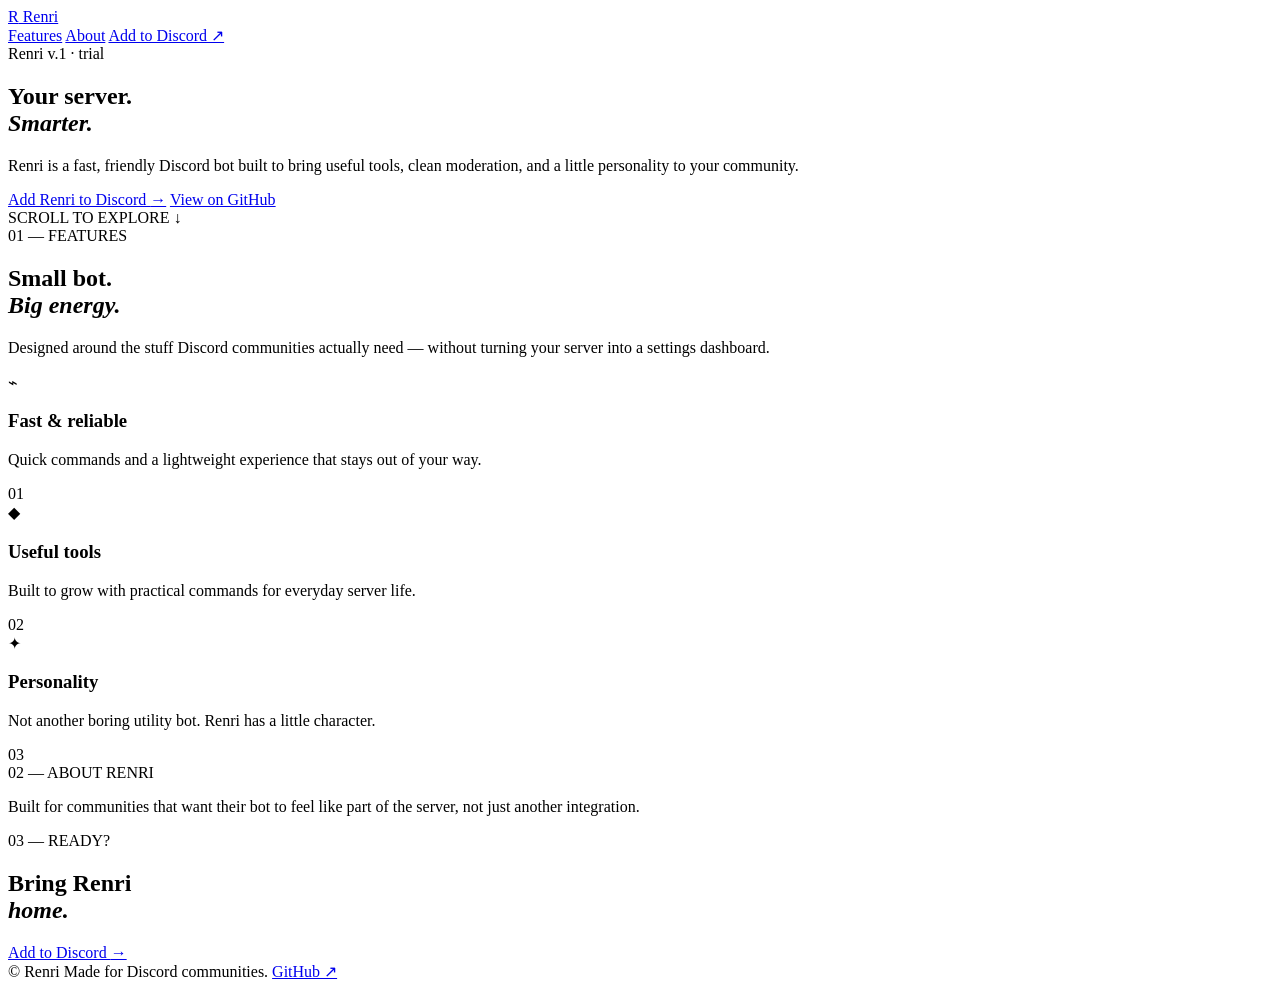
==== index.html @ 96543cb6 "Create Renri landing page" ====
<!doctype html>
<html lang="en">
<head>
  <meta charset="utf-8">
  <meta name="viewport" content="width=device-width, initial-scale=1">
  <meta name="theme-color" content="#0a0a0f">
  <meta name="description" content="Renri — a Discord bot built to make your server better.">
  <title>Renri — Discord Bot</title>
  <link rel="stylesheet" href="style.css">
</head>
<body>
  <div class="glow glow-one"></div>
  <div class="glow glow-two"></div>

  <nav class="nav">
    <a class="brand" href="#top" aria-label="Renri home"><span class="brand-mark">R</span> Renri</a>
    <div class="nav-links">
      <a href="#features">Features</a>
      <a href="#about">About</a>
      <a class="nav-cta" href="https://discord.com/" target="_blank" rel="noreferrer">Add to Discord ↗</a>
    </div>
  </nav>

  <main id="top">
    <section class="hero">
      <div class="badge"><span></span> Renri v.1 · trial</div>
      <h1>Your server.<br><em>Smarter.</em></h1>
      <p class="hero-copy">Renri is a fast, friendly Discord bot built to bring useful tools, clean moderation, and a little personality to your community.</p>
      <div class="hero-actions">
        <a class="button primary" href="https://discord.com/" target="_blank" rel="noreferrer">Add Renri to Discord <span>→</span></a>
        <a class="button secondary" href="https://github.com/flame-land/renri" target="_blank" rel="noreferrer">View on GitHub</a>
      </div>
      <div class="scroll-note">SCROLL TO EXPLORE <span>↓</span></div>
    </section>

    <section class="section" id="features">
      <div class="section-kicker">01 — FEATURES</div>
      <div class="section-heading">
        <h2>Small bot.<br><em>Big energy.</em></h2>
        <p>Designed around the stuff Discord communities actually need — without turning your server into a settings dashboard.</p>
      </div>
      <div class="feature-grid">
        <article class="card featured-card">
          <div class="icon">⌁</div>
          <h3>Fast & reliable</h3>
          <p>Quick commands and a lightweight experience that stays out of your way.</p>
          <span class="card-number">01</span>
        </article>
        <article class="card">
          <div class="icon">◆</div>
          <h3>Useful tools</h3>
          <p>Built to grow with practical commands for everyday server life.</p>
          <span class="card-number">02</span>
        </article>
        <article class="card">
          <div class="icon">✦</div>
          <h3>Personality</h3>
          <p>Not another boring utility bot. Renri has a little character.</p>
          <span class="card-number">03</span>
        </article>
      </div>
    </section>

    <section class="statement" id="about">
      <div class="section-kicker">02 — ABOUT RENRI</div>
      <p>Built for communities that want their bot to feel like <span>part of the server</span>, not just another integration.</p>
    </section>

    <section class="cta-section">
      <div class="cta-box">
        <div>
          <div class="section-kicker">03 — READY?</div>
          <h2>Bring Renri<br><em>home.</em></h2>
        </div>
        <a class="button primary large" href="https://discord.com/" target="_blank" rel="noreferrer">Add to Discord <span>→</span></a>
      </div>
    </section>
  </main>

  <footer>
    <span>© <span id="year"></span> Renri</span>
    <span>Made for Discord communities.</span>
    <a href="https://github.com/flame-land/renri" target="_blank" rel="noreferrer">GitHub ↗</a>
  </footer>

  <script src="script.js"></script>
</body>
</html>
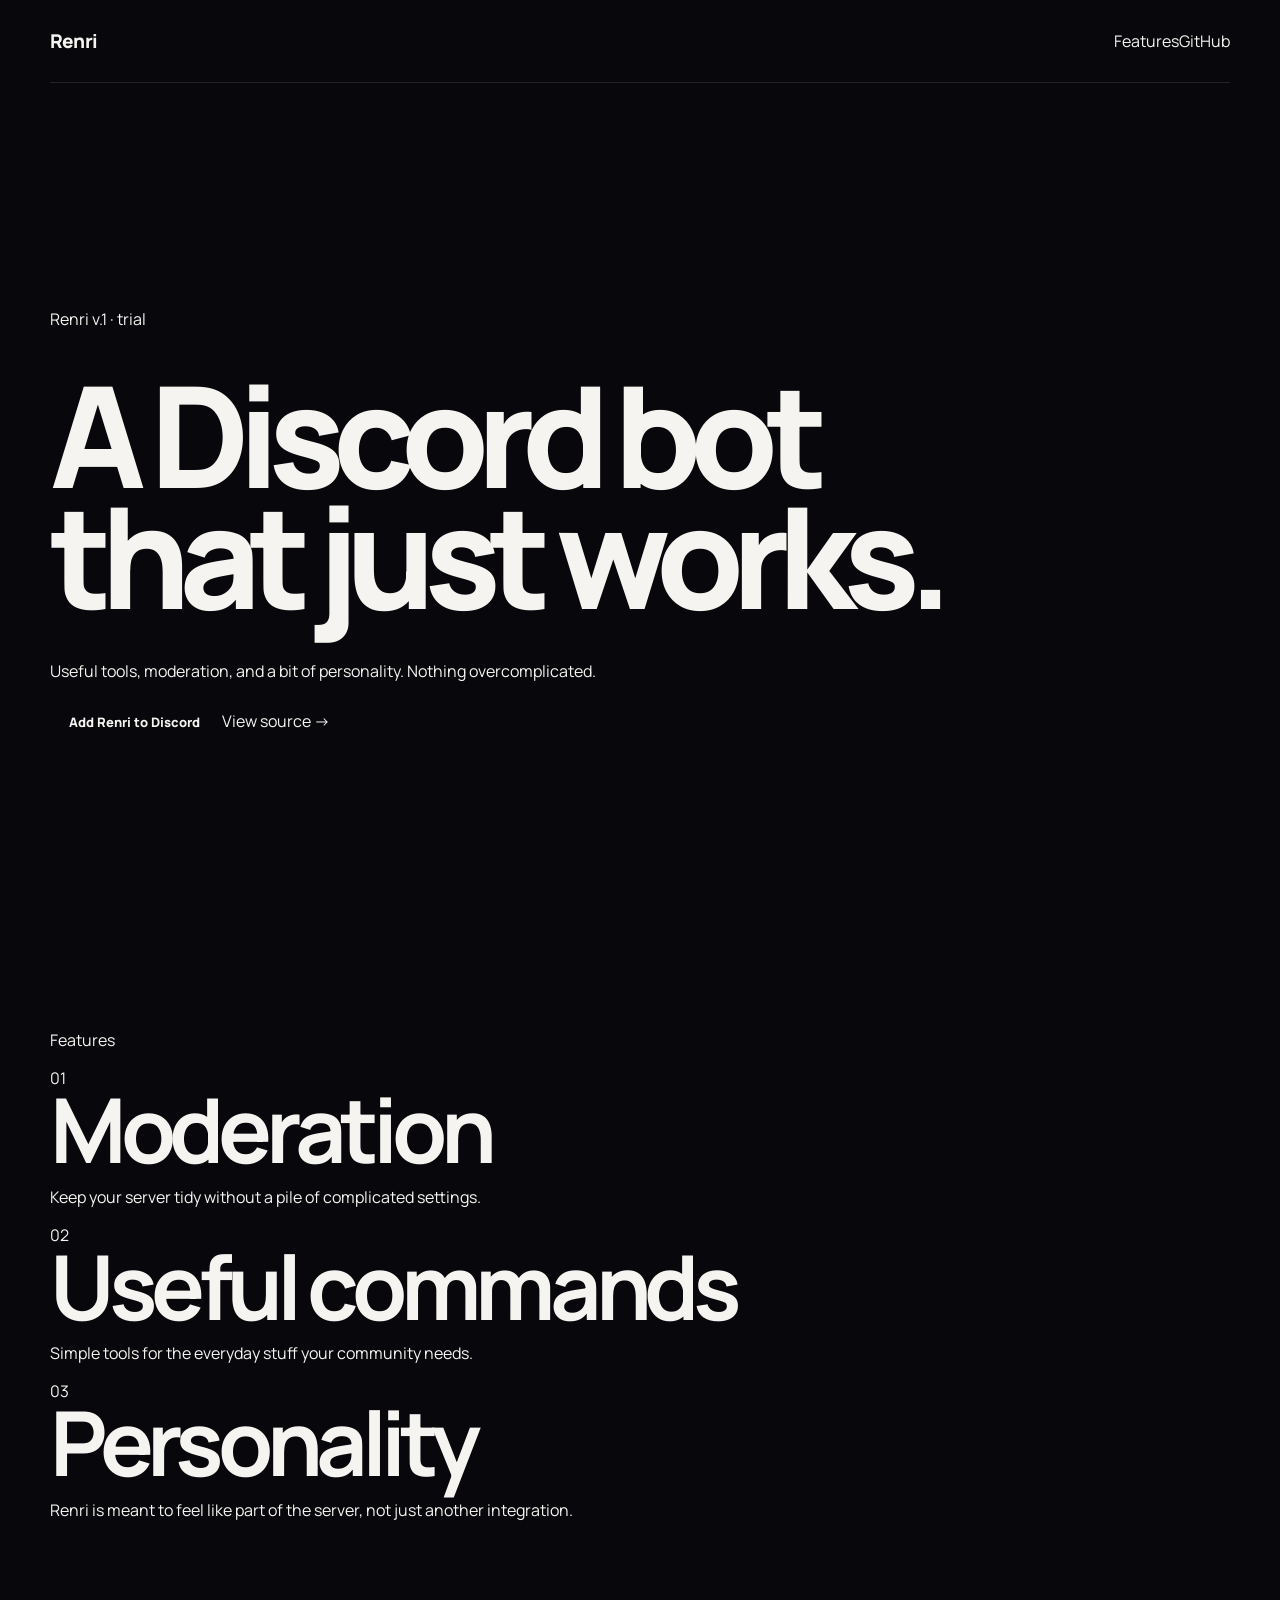
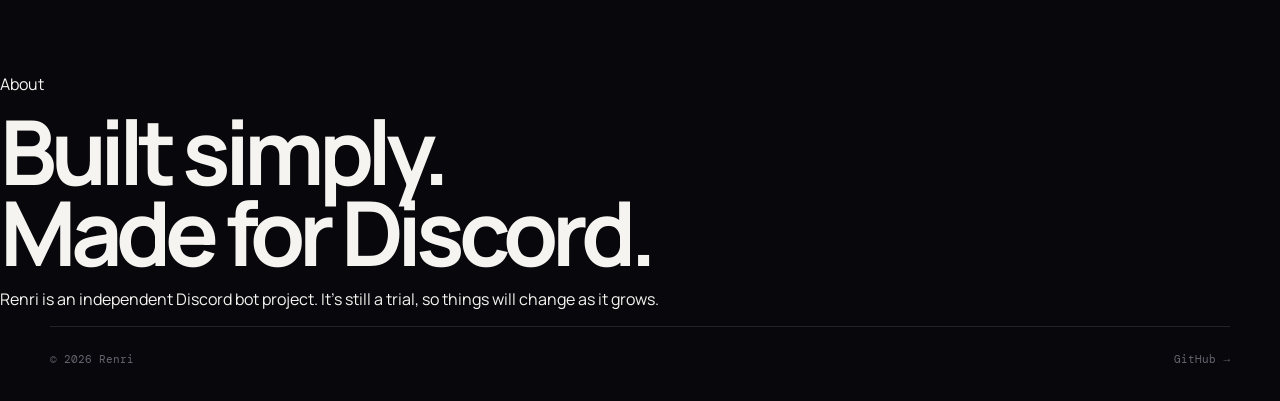
==== commit a0c7cbd8: "Redesign Renri page with a minimal human style" ====
--- a/index.html
+++ b/index.html
@@ -3,86 +3,44 @@
 <head>
   <meta charset="utf-8">
   <meta name="viewport" content="width=device-width, initial-scale=1">
-  <meta name="theme-color" content="#0a0a0f">
-  <meta name="description" content="Renri — a Discord bot built to make your server better.">
+  <meta name="description" content="Renri — a Discord bot for your server.">
   <title>Renri — Discord Bot</title>
   <link rel="stylesheet" href="style.css">
 </head>
 <body>
-  <div class="glow glow-one"></div>
-  <div class="glow glow-two"></div>
-
-  <nav class="nav">
-    <a class="brand" href="#top" aria-label="Renri home"><span class="brand-mark">R</span> Renri</a>
-    <div class="nav-links">
-      <a href="#features">Features</a>
-      <a href="#about">About</a>
-      <a class="nav-cta" href="https://discord.com/" target="_blank" rel="noreferrer">Add to Discord ↗</a>
-    </div>
-  </nav>
+  <header class="nav">
+    <a class="brand" href="#top">Renri</a>
+    <nav><a href="#features">Features</a><a href="https://github.com/flame-land/renri">GitHub</a></nav>
+  </header>
 
   <main id="top">
     <section class="hero">
-      <div class="badge"><span></span> Renri v.1 · trial</div>
-      <h1>Your server.<br><em>Smarter.</em></h1>
-      <p class="hero-copy">Renri is a fast, friendly Discord bot built to bring useful tools, clean moderation, and a little personality to your community.</p>
-      <div class="hero-actions">
-        <a class="button primary" href="https://discord.com/" target="_blank" rel="noreferrer">Add Renri to Discord <span>→</span></a>
-        <a class="button secondary" href="https://github.com/flame-land/renri" target="_blank" rel="noreferrer">View on GitHub</a>
+      <p class="eyebrow">Renri v.1 · trial</p>
+      <h1>A Discord bot that just works.</h1>
+      <p class="intro">Useful tools, moderation, and a bit of personality. Nothing overcomplicated.</p>
+      <div class="actions">
+        <a class="button" href="https://discord.com/" target="_blank" rel="noreferrer">Add Renri to Discord</a>
+        <a class="text-link" href="https://github.com/flame-land/renri">View source →</a>
       </div>
-      <div class="scroll-note">SCROLL TO EXPLORE <span>↓</span></div>
     </section>
 
     <section class="section" id="features">
-      <div class="section-kicker">01 — FEATURES</div>
-      <div class="section-heading">
-        <h2>Small bot.<br><em>Big energy.</em></h2>
-        <p>Designed around the stuff Discord communities actually need — without turning your server into a settings dashboard.</p>
-      </div>
-      <div class="feature-grid">
-        <article class="card featured-card">
-          <div class="icon">⌁</div>
-          <h3>Fast & reliable</h3>
-          <p>Quick commands and a lightweight experience that stays out of your way.</p>
-          <span class="card-number">01</span>
-        </article>
-        <article class="card">
-          <div class="icon">◆</div>
-          <h3>Useful tools</h3>
-          <p>Built to grow with practical commands for everyday server life.</p>
-          <span class="card-number">02</span>
-        </article>
-        <article class="card">
-          <div class="icon">✦</div>
-          <h3>Personality</h3>
-          <p>Not another boring utility bot. Renri has a little character.</p>
-          <span class="card-number">03</span>
-        </article>
+      <p class="eyebrow">Features</p>
+      <div class="feature-list">
+        <article><span>01</span><div><h2>Moderation</h2><p>Keep your server tidy without a pile of complicated settings.</p></div></article>
+        <article><span>02</span><div><h2>Useful commands</h2><p>Simple tools for the everyday stuff your community needs.</p></div></article>
+        <article><span>03</span><div><h2>Personality</h2><p>Renri is meant to feel like part of the server, not just another integration.</p></div></article>
       </div>
     </section>
 
-    <section class="statement" id="about">
-      <div class="section-kicker">02 — ABOUT RENRI</div>
-      <p>Built for communities that want their bot to feel like <span>part of the server</span>, not just another integration.</p>
-    </section>
-
-    <section class="cta-section">
-      <div class="cta-box">
-        <div>
-          <div class="section-kicker">03 — READY?</div>
-          <h2>Bring Renri<br><em>home.</em></h2>
-        </div>
-        <a class="button primary large" href="https://discord.com/" target="_blank" rel="noreferrer">Add to Discord <span>→</span></a>
-      </div>
+    <section class="about">
+      <p class="eyebrow">About</p>
+      <h2>Built simply.<br>Made for Discord.</h2>
+      <p>Renri is an independent Discord bot project. It's still a trial, so things will change as it grows.</p>
     </section>
   </main>
 
-  <footer>
-    <span>© <span id="year"></span> Renri</span>
-    <span>Made for Discord communities.</span>
-    <a href="https://github.com/flame-land/renri" target="_blank" rel="noreferrer">GitHub ↗</a>
-  </footer>
-
+  <footer><span>© <span id="year"></span> Renri</span><a href="https://github.com/flame-land/renri">GitHub →</a></footer>
   <script src="script.js"></script>
 </body>
 </html>
--- a/style.css
+++ b/style.css
@@ -0,0 +1,52 @@
+@import url('https://fonts.googleapis.com/css2?family=DM+Mono:wght@400;500&family=Manrope:wght@400;500;600;700;800&display=swap');
+
+:root { --bg:#08080c; --panel:#101016; --text:#f5f4f0; --muted:#9998a3; --line:rgba(255,255,255,.11); --accent:#b9ff5c; }
+* { box-sizing:border-box; }
+html { scroll-behavior:smooth; }
+body { margin:0; background:var(--bg); color:var(--text); font-family:Manrope,system-ui,sans-serif; overflow-x:hidden; }
+a { color:inherit; text-decoration:none; }
+.glow { position:fixed; width:420px; height:420px; border-radius:50%; filter:blur(110px); pointer-events:none; opacity:.12; z-index:-1; }
+.glow-one { background:#b9ff5c; top:-180px; right:-120px; }
+.glow-two { background:#7c5cff; bottom:-220px; left:-160px; }
+.nav { width:min(1180px,calc(100% - 40px)); margin:auto; padding:28px 0; display:flex; align-items:center; justify-content:space-between; border-bottom:1px solid var(--line); }
+.brand { display:flex; gap:10px; align-items:center; font-weight:800; font-size:19px; letter-spacing:-.04em; }
+.brand-mark { width:34px; height:34px; display:grid; place-items:center; border:1px solid var(--line); border-radius:10px; background:#15151c; font-size:14px; }
+.nav-links { display:flex; gap:30px; align-items:center; color:var(--muted); font-size:13px; }
+.nav-links a:hover { color:var(--text); }
+.nav-cta { padding:10px 15px; color:var(--bg)!important; background:var(--text); border-radius:999px; font-weight:700; }
+.hero { width:min(1180px,calc(100% - 40px)); min-height:calc(100vh - 90px); margin:auto; padding:clamp(80px,13vh,150px) 0 55px; display:flex; flex-direction:column; justify-content:center; }
+.badge,.section-kicker { font-family:'DM Mono',monospace; text-transform:uppercase; letter-spacing:.13em; font-size:11px; color:var(--muted); }
+.badge { display:inline-flex; align-items:center; gap:8px; width:max-content; padding:8px 11px; border:1px solid var(--line); border-radius:999px; background:rgba(255,255,255,.025); }
+.badge span { width:6px; height:6px; border-radius:50%; background:var(--accent); box-shadow:0 0 12px var(--accent); }
+h1 { font-size:clamp(70px,11vw,154px); line-height:.86; letter-spacing:-.085em; margin:28px 0; font-weight:800; max-width:950px; }
+em { font-style:normal; color:var(--accent); }
+.hero-copy { max-width:570px; color:var(--muted); font-size:17px; line-height:1.75; margin:0 0 34px; }
+.hero-actions { display:flex; gap:12px; flex-wrap:wrap; }
+.button { display:inline-flex; align-items:center; gap:18px; padding:15px 19px; border-radius:8px; font-size:13px; font-weight:800; transition:transform .2s,background .2s; }
+.button:hover { transform:translateY(-2px); }
+.primary { background:var(--accent); color:#0a0a0b; }
+.secondary { border:1px solid var(--line); background:rgba(255,255,255,.025); }
+.scroll-note { margin-top:auto; padding-top:70px; color:#666570; font:10px 'DM Mono',monospace; letter-spacing:.15em; display:flex; justify-content:space-between; max-width:300px; }
+.scroll-note span { color:var(--text); }
+.section,.statement,.cta-section { width:min(1180px,calc(100% - 40px)); margin:auto; padding:120px 0; }
+.section-heading { display:grid; grid-template-columns:1.2fr .8fr; gap:60px; align-items:end; margin:22px 0 55px; }
+h2 { font-size:clamp(50px,7vw,92px); line-height:.9; letter-spacing:-.07em; margin:0; }
+.section-heading p { color:var(--muted); line-height:1.7; max-width:430px; margin:0 0 4px; }
+.feature-grid { display:grid; grid-template-columns:repeat(3,1fr); gap:12px; }
+.card { position:relative; min-height:300px; padding:28px; border:1px solid var(--line); background:linear-gradient(145deg,rgba(255,255,255,.045),rgba(255,255,255,.012)); border-radius:14px; overflow:hidden; }
+.card:hover { border-color:rgba(185,255,92,.35); }
+.icon { font-size:28px; color:var(--accent); margin-bottom:70px; }
+.card h3 { font-size:21px; margin:0 0 10px; letter-spacing:-.04em; }
+.card p { color:var(--muted); line-height:1.6; font-size:14px; max-width:280px; }
+.card-number { position:absolute; right:24px; bottom:20px; color:#55545f; font:11px 'DM Mono',monospace; }
+.featured-card { background:linear-gradient(145deg,rgba(185,255,92,.09),rgba(255,255,255,.015)); }
+.statement { border-top:1px solid var(--line); border-bottom:1px solid var(--line); }
+.statement p { max-width:1000px; font-size:clamp(38px,6vw,78px); line-height:1.03; letter-spacing:-.065em; margin:25px 0 0; }
+.statement p span { color:var(--muted); }
+.cta-section { padding-bottom:80px; }
+.cta-box { padding:55px; border:1px solid var(--line); border-radius:18px; background:radial-gradient(circle at 80% 20%,rgba(185,255,92,.11),transparent 35%),var(--panel); display:flex; align-items:center; justify-content:space-between; gap:30px; }
+.cta-box h2 { margin-top:20px; }
+.large { padding:17px 22px; }
+footer { width:min(1180px,calc(100% - 40px)); margin:auto; padding:25px 0 35px; border-top:1px solid var(--line); display:flex; justify-content:space-between; gap:20px; color:#666570; font:11px 'DM Mono',monospace; }
+footer a:hover { color:var(--text); }
+@media (max-width:700px) { .nav-links a:not(.nav-cta) { display:none; } .nav { padding:20px 0; } .hero { min-height:calc(100vh - 75px); } h1 { font-size:20vw; } .hero-copy { font-size:15px; } .section,.statement,.cta-section { padding:85px 0; } .section-heading { grid-template-columns:1fr; gap:25px; } .feature-grid { grid-template-columns:1fr; } .card { min-height:250px; } .icon { margin-bottom:45px; } .cta-box { padding:32px 25px; flex-direction:column; align-items:flex-start; } footer { flex-wrap:wrap; } }
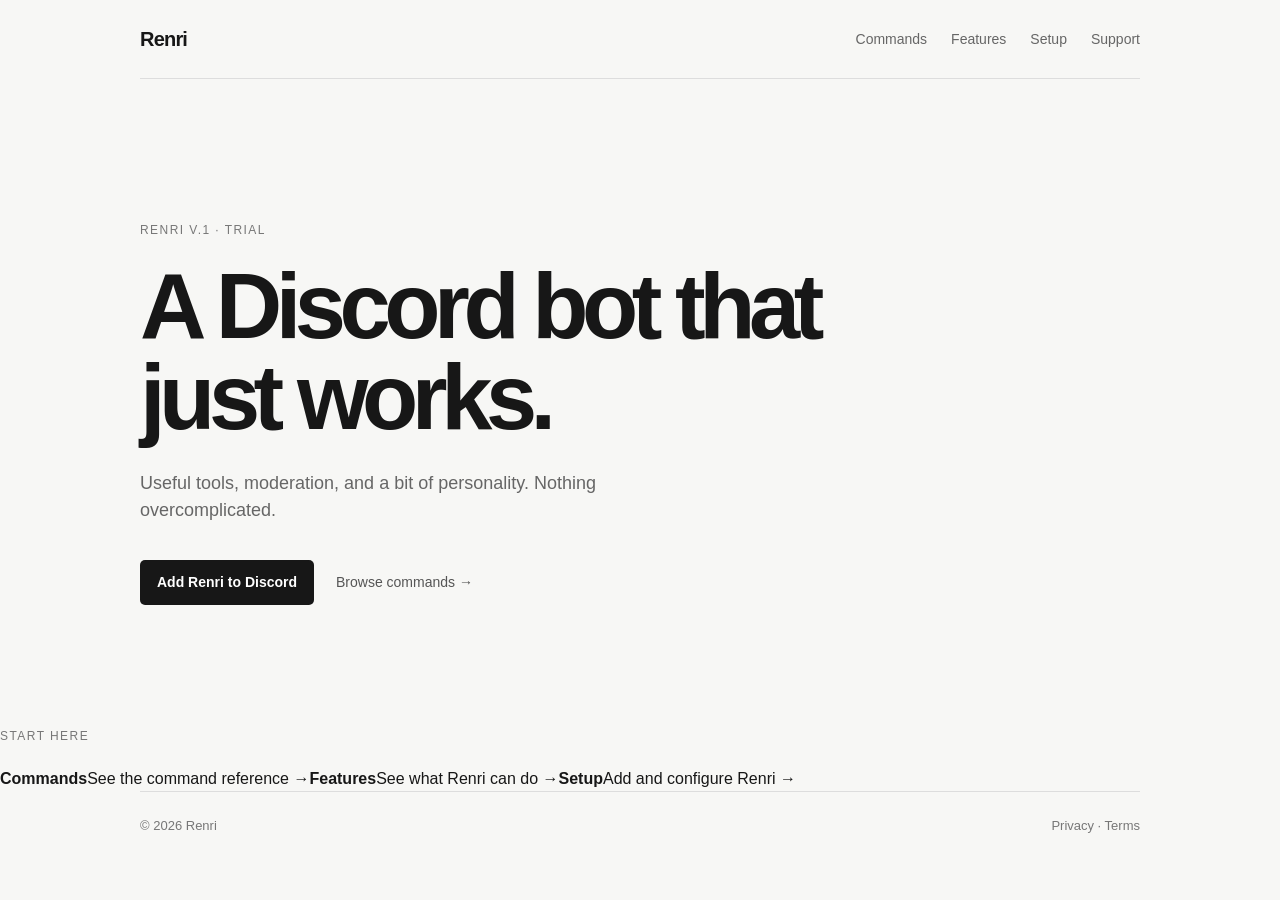
==== commit 50ce7386: "Turn Renri home into product website entry point" ====
--- a/index.html
+++ b/index.html
@@ -1,46 +1 @@
-<!doctype html>
-<html lang="en">
-<head>
-  <meta charset="utf-8">
-  <meta name="viewport" content="width=device-width, initial-scale=1">
-  <meta name="description" content="Renri — a Discord bot for your server.">
-  <title>Renri — Discord Bot</title>
-  <link rel="stylesheet" href="style.css">
-</head>
-<body>
-  <header class="nav">
-    <a class="brand" href="#top">Renri</a>
-    <nav><a href="#features">Features</a><a href="https://github.com/flame-land/renri">GitHub</a></nav>
-  </header>
-
-  <main id="top">
-    <section class="hero">
-      <p class="eyebrow">Renri v.1 · trial</p>
-      <h1>A Discord bot that just works.</h1>
-      <p class="intro">Useful tools, moderation, and a bit of personality. Nothing overcomplicated.</p>
-      <div class="actions">
-        <a class="button" href="https://discord.com/" target="_blank" rel="noreferrer">Add Renri to Discord</a>
-        <a class="text-link" href="https://github.com/flame-land/renri">View source →</a>
-      </div>
-    </section>
-
-    <section class="section" id="features">
-      <p class="eyebrow">Features</p>
-      <div class="feature-list">
-        <article><span>01</span><div><h2>Moderation</h2><p>Keep your server tidy without a pile of complicated settings.</p></div></article>
-        <article><span>02</span><div><h2>Useful commands</h2><p>Simple tools for the everyday stuff your community needs.</p></div></article>
-        <article><span>03</span><div><h2>Personality</h2><p>Renri is meant to feel like part of the server, not just another integration.</p></div></article>
-      </div>
-    </section>
-
-    <section class="about">
-      <p class="eyebrow">About</p>
-      <h2>Built simply.<br>Made for Discord.</h2>
-      <p>Renri is an independent Discord bot project. It's still a trial, so things will change as it grows.</p>
-    </section>
-  </main>
-
-  <footer><span>© <span id="year"></span> Renri</span><a href="https://github.com/flame-land/renri">GitHub →</a></footer>
-  <script src="script.js"></script>
-</body>
-</html>
+<!doctype html><html lang="en"><head><meta charset="utf-8"><meta name="viewport" content="width=device-width, initial-scale=1"><meta name="description" content="Renri — a Discord bot for your server."><title>Renri — Discord Bot</title><link rel="stylesheet" href="style.css"></head><body><header class="nav"><a class="brand" href="index.html">Renri</a><nav><a href="commands.html">Commands</a><a href="features.html">Features</a><a href="setup.html">Setup</a><a href="support.html">Support</a></nav></header><main id="top"><section class="hero"><p class="eyebrow">Renri v.1 · trial</p><h1>A Discord bot that just works.</h1><p class="intro">Useful tools, moderation, and a bit of personality. Nothing overcomplicated.</p><div class="actions"><a class="button" href="setup.html">Add Renri to Discord</a><a class="text-link" href="commands.html">Browse commands →</a></div></section><section class="home-note"><p class="eyebrow">Start here</p><div><a href="commands.html"><b>Commands</b><span>See the command reference →</span></a><a href="features.html"><b>Features</b><span>See what Renri can do →</span></a><a href="setup.html"><b>Setup</b><span>Add and configure Renri →</span></a></div></section></main><footer><span>© <span id="year"></span> Renri</span><span><a href="privacy.html">Privacy</a> · <a href="terms.html">Terms</a></span></footer><script src="script.js"></script></body></html>
--- a/style.css
+++ b/style.css
@@ -1,52 +1,36 @@
-@import url('https://fonts.googleapis.com/css2?family=DM+Mono:wght@400;500&family=Manrope:wght@400;500;600;700;800&display=swap');
-
-:root { --bg:#08080c; --panel:#101016; --text:#f5f4f0; --muted:#9998a3; --line:rgba(255,255,255,.11); --accent:#b9ff5c; }
-* { box-sizing:border-box; }
-html { scroll-behavior:smooth; }
-body { margin:0; background:var(--bg); color:var(--text); font-family:Manrope,system-ui,sans-serif; overflow-x:hidden; }
-a { color:inherit; text-decoration:none; }
-.glow { position:fixed; width:420px; height:420px; border-radius:50%; filter:blur(110px); pointer-events:none; opacity:.12; z-index:-1; }
-.glow-one { background:#b9ff5c; top:-180px; right:-120px; }
-.glow-two { background:#7c5cff; bottom:-220px; left:-160px; }
-.nav { width:min(1180px,calc(100% - 40px)); margin:auto; padding:28px 0; display:flex; align-items:center; justify-content:space-between; border-bottom:1px solid var(--line); }
-.brand { display:flex; gap:10px; align-items:center; font-weight:800; font-size:19px; letter-spacing:-.04em; }
-.brand-mark { width:34px; height:34px; display:grid; place-items:center; border:1px solid var(--line); border-radius:10px; background:#15151c; font-size:14px; }
-.nav-links { display:flex; gap:30px; align-items:center; color:var(--muted); font-size:13px; }
-.nav-links a:hover { color:var(--text); }
-.nav-cta { padding:10px 15px; color:var(--bg)!important; background:var(--text); border-radius:999px; font-weight:700; }
-.hero { width:min(1180px,calc(100% - 40px)); min-height:calc(100vh - 90px); margin:auto; padding:clamp(80px,13vh,150px) 0 55px; display:flex; flex-direction:column; justify-content:center; }
-.badge,.section-kicker { font-family:'DM Mono',monospace; text-transform:uppercase; letter-spacing:.13em; font-size:11px; color:var(--muted); }
-.badge { display:inline-flex; align-items:center; gap:8px; width:max-content; padding:8px 11px; border:1px solid var(--line); border-radius:999px; background:rgba(255,255,255,.025); }
-.badge span { width:6px; height:6px; border-radius:50%; background:var(--accent); box-shadow:0 0 12px var(--accent); }
-h1 { font-size:clamp(70px,11vw,154px); line-height:.86; letter-spacing:-.085em; margin:28px 0; font-weight:800; max-width:950px; }
-em { font-style:normal; color:var(--accent); }
-.hero-copy { max-width:570px; color:var(--muted); font-size:17px; line-height:1.75; margin:0 0 34px; }
-.hero-actions { display:flex; gap:12px; flex-wrap:wrap; }
-.button { display:inline-flex; align-items:center; gap:18px; padding:15px 19px; border-radius:8px; font-size:13px; font-weight:800; transition:transform .2s,background .2s; }
-.button:hover { transform:translateY(-2px); }
-.primary { background:var(--accent); color:#0a0a0b; }
-.secondary { border:1px solid var(--line); background:rgba(255,255,255,.025); }
-.scroll-note { margin-top:auto; padding-top:70px; color:#666570; font:10px 'DM Mono',monospace; letter-spacing:.15em; display:flex; justify-content:space-between; max-width:300px; }
-.scroll-note span { color:var(--text); }
-.section,.statement,.cta-section { width:min(1180px,calc(100% - 40px)); margin:auto; padding:120px 0; }
-.section-heading { display:grid; grid-template-columns:1.2fr .8fr; gap:60px; align-items:end; margin:22px 0 55px; }
-h2 { font-size:clamp(50px,7vw,92px); line-height:.9; letter-spacing:-.07em; margin:0; }
-.section-heading p { color:var(--muted); line-height:1.7; max-width:430px; margin:0 0 4px; }
-.feature-grid { display:grid; grid-template-columns:repeat(3,1fr); gap:12px; }
-.card { position:relative; min-height:300px; padding:28px; border:1px solid var(--line); background:linear-gradient(145deg,rgba(255,255,255,.045),rgba(255,255,255,.012)); border-radius:14px; overflow:hidden; }
-.card:hover { border-color:rgba(185,255,92,.35); }
-.icon { font-size:28px; color:var(--accent); margin-bottom:70px; }
-.card h3 { font-size:21px; margin:0 0 10px; letter-spacing:-.04em; }
-.card p { color:var(--muted); line-height:1.6; font-size:14px; max-width:280px; }
-.card-number { position:absolute; right:24px; bottom:20px; color:#55545f; font:11px 'DM Mono',monospace; }
-.featured-card { background:linear-gradient(145deg,rgba(185,255,92,.09),rgba(255,255,255,.015)); }
-.statement { border-top:1px solid var(--line); border-bottom:1px solid var(--line); }
-.statement p { max-width:1000px; font-size:clamp(38px,6vw,78px); line-height:1.03; letter-spacing:-.065em; margin:25px 0 0; }
-.statement p span { color:var(--muted); }
-.cta-section { padding-bottom:80px; }
-.cta-box { padding:55px; border:1px solid var(--line); border-radius:18px; background:radial-gradient(circle at 80% 20%,rgba(185,255,92,.11),transparent 35%),var(--panel); display:flex; align-items:center; justify-content:space-between; gap:30px; }
-.cta-box h2 { margin-top:20px; }
-.large { padding:17px 22px; }
-footer { width:min(1180px,calc(100% - 40px)); margin:auto; padding:25px 0 35px; border-top:1px solid var(--line); display:flex; justify-content:space-between; gap:20px; color:#666570; font:11px 'DM Mono',monospace; }
-footer a:hover { color:var(--text); }
-@media (max-width:700px) { .nav-links a:not(.nav-cta) { display:none; } .nav { padding:20px 0; } .hero { min-height:calc(100vh - 75px); } h1 { font-size:20vw; } .hero-copy { font-size:15px; } .section,.statement,.cta-section { padding:85px 0; } .section-heading { grid-template-columns:1fr; gap:25px; } .feature-grid { grid-template-columns:1fr; } .card { min-height:250px; } .icon { margin-bottom:45px; } .cta-box { padding:32px 25px; flex-direction:column; align-items:flex-start; } footer { flex-wrap:wrap; } }
+* { box-sizing: border-box; }
+html { scroll-behavior: smooth; }
+body { margin: 0; background: #f7f7f5; color: #171717; font-family: Arial, Helvetica, sans-serif; line-height: 1.5; }
+a { color: inherit; text-decoration: none; }
+.nav { width: min(1000px, calc(100% - 40px)); margin: auto; padding: 24px 0; display: flex; justify-content: space-between; align-items: center; border-bottom: 1px solid #ddd; }
+.brand { font-size: 20px; font-weight: 700; letter-spacing: -.04em; }
+nav { display: flex; gap: 24px; font-size: 14px; color: #666; }
+nav a:hover, .text-link:hover, footer a:hover { color: #111; }
+.hero, .section, .about, footer { width: min(1000px, calc(100% - 40px)); margin: auto; }
+.hero { min-height: 72vh; padding: 110px 0 90px; display: flex; flex-direction: column; justify-content: center; }
+.eyebrow { margin: 0 0 22px; color: #777; font-size: 12px; text-transform: uppercase; letter-spacing: .12em; }
+h1 { max-width: 760px; margin: 0; font-size: clamp(52px, 8vw, 92px); line-height: .98; letter-spacing: -.07em; font-weight: 700; }
+.intro { max-width: 520px; margin: 28px 0; color: #666; font-size: 18px; }
+.actions { display: flex; align-items: center; gap: 22px; margin-top: 8px; }
+.button { display: inline-block; padding: 12px 17px; background: #171717; color: #fff; border-radius: 5px; font-size: 14px; font-weight: 600; }
+.button:hover { background: #333; }
+.text-link { font-size: 14px; color: #555; }
+.section { padding: 100px 0; border-top: 1px solid #ddd; }
+.feature-list { border-top: 1px solid #ddd; }
+.feature-list article { display: grid; grid-template-columns: 80px 1fr; gap: 30px; padding: 30px 0; border-bottom: 1px solid #ddd; }
+.feature-list span { color: #999; font-size: 13px; }
+.feature-list h2 { margin: 0 0 7px; font-size: 25px; letter-spacing: -.04em; }
+.feature-list p { max-width: 520px; margin: 0; color: #666; }
+.about { padding: 100px 0 120px; }
+.about h2 { margin: 0 0 24px; font-size: clamp(42px, 6vw, 70px); line-height: 1; letter-spacing: -.06em; }
+.about > p:last-child { max-width: 500px; color: #666; }
+footer { padding: 24px 0 35px; border-top: 1px solid #ddd; display: flex; justify-content: space-between; color: #777; font-size: 13px; }
+@media (max-width: 600px) {
+  .nav { width: calc(100% - 28px); }
+  .hero, .section, .about, footer { width: calc(100% - 28px); }
+  .hero { min-height: 65vh; padding: 80px 0 70px; }
+  h1 { font-size: 15vw; }
+  .intro { font-size: 16px; }
+  .feature-list article { grid-template-columns: 45px 1fr; gap: 12px; }
+  .section, .about { padding: 75px 0; }
+}
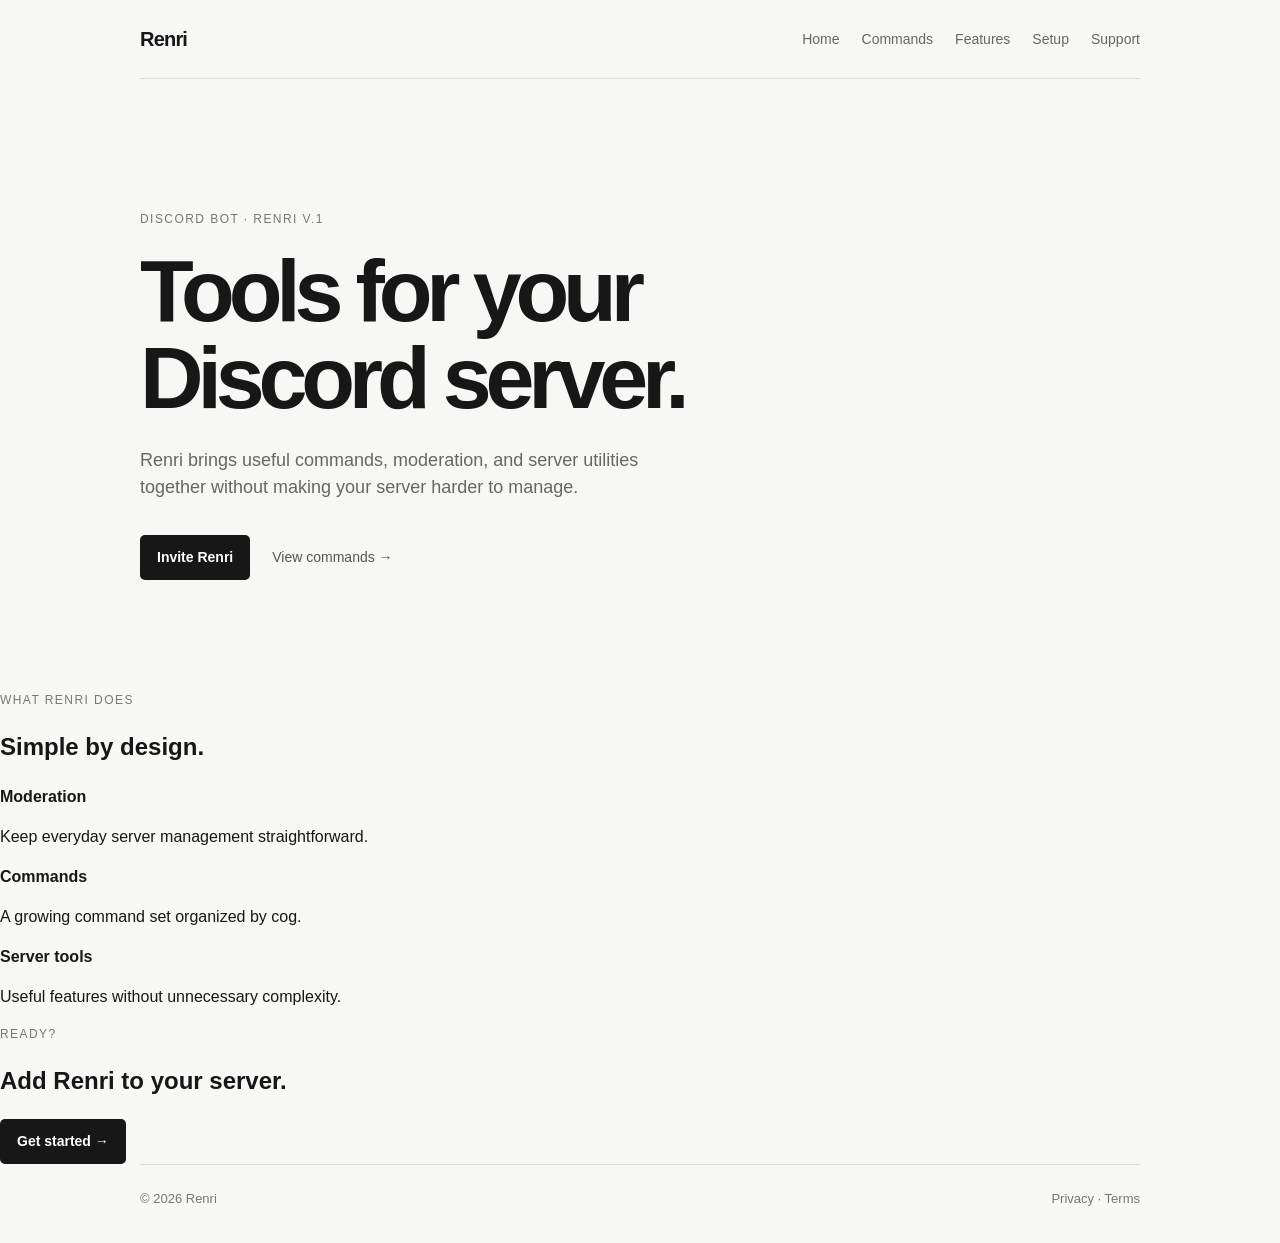
==== commit fa901a25: "Refine Renri homepage as software product landing page" ====
--- a/index.html
+++ b/index.html
@@ -1 +1,10 @@
-<!doctype html><html lang="en"><head><meta charset="utf-8"><meta name="viewport" content="width=device-width, initial-scale=1"><meta name="description" content="Renri — a Discord bot for your server."><title>Renri — Discord Bot</title><link rel="stylesheet" href="style.css"></head><body><header class="nav"><a class="brand" href="index.html">Renri</a><nav><a href="commands.html">Commands</a><a href="features.html">Features</a><a href="setup.html">Setup</a><a href="support.html">Support</a></nav></header><main id="top"><section class="hero"><p class="eyebrow">Renri v.1 · trial</p><h1>A Discord bot that just works.</h1><p class="intro">Useful tools, moderation, and a bit of personality. Nothing overcomplicated.</p><div class="actions"><a class="button" href="setup.html">Add Renri to Discord</a><a class="text-link" href="commands.html">Browse commands →</a></div></section><section class="home-note"><p class="eyebrow">Start here</p><div><a href="commands.html"><b>Commands</b><span>See the command reference →</span></a><a href="features.html"><b>Features</b><span>See what Renri can do →</span></a><a href="setup.html"><b>Setup</b><span>Add and configure Renri →</span></a></div></section></main><footer><span>© <span id="year"></span> Renri</span><span><a href="privacy.html">Privacy</a> · <a href="terms.html">Terms</a></span></footer><script src="script.js"></script></body></html>+<!doctype html>
+<html lang="en"><head><meta charset="utf-8"><meta name="viewport" content="width=device-width, initial-scale=1"><meta name="description" content="Renri — a Discord bot for your server."><title>Renri — Discord Bot</title><link rel="stylesheet" href="style.css"></head>
+<body>
+<header class="nav"><a class="brand" href="index.html">Renri</a><nav><a href="index.html">Home</a><a href="commands.html">Commands</a><a href="features.html">Features</a><a href="setup.html">Setup</a><a href="support.html">Support</a></nav></header>
+<main>
+<section class="hero product-hero"><p class="eyebrow">Discord bot · Renri v.1</p><h1>Tools for your Discord server.</h1><p class="intro">Renri brings useful commands, moderation, and server utilities together without making your server harder to manage.</p><div class="actions"><a class="button" href="setup.html">Invite Renri</a><a class="text-link" href="commands.html">View commands →</a></div></section>
+<section class="home-features"><div><p class="eyebrow">What Renri does</p><h2>Simple by design.</h2></div><div class="mini-features"><article><b>Moderation</b><p>Keep everyday server management straightforward.</p></article><article><b>Commands</b><p>A growing command set organized by cog.</p></article><article><b>Server tools</b><p>Useful features without unnecessary complexity.</p></article></div></section>
+<section class="home-cta"><p class="eyebrow">Ready?</p><h2>Add Renri to your server.</h2><a class="button" href="setup.html">Get started →</a></section>
+</main>
+<footer><span>© <span id="year"></span> Renri</span><span><a href="privacy.html">Privacy</a> · <a href="terms.html">Terms</a></span></footer><script src="script.js"></script></body></html>
--- a/style.css
+++ b/style.css
@@ -4,33 +4,61 @@
 a { color: inherit; text-decoration: none; }
 .nav { width: min(1000px, calc(100% - 40px)); margin: auto; padding: 24px 0; display: flex; justify-content: space-between; align-items: center; border-bottom: 1px solid #ddd; }
 .brand { font-size: 20px; font-weight: 700; letter-spacing: -.04em; }
-nav { display: flex; gap: 24px; font-size: 14px; color: #666; }
-nav a:hover, .text-link:hover, footer a:hover { color: #111; }
-.hero, .section, .about, footer { width: min(1000px, calc(100% - 40px)); margin: auto; }
-.hero { min-height: 72vh; padding: 110px 0 90px; display: flex; flex-direction: column; justify-content: center; }
-.eyebrow { margin: 0 0 22px; color: #777; font-size: 12px; text-transform: uppercase; letter-spacing: .12em; }
-h1 { max-width: 760px; margin: 0; font-size: clamp(52px, 8vw, 92px); line-height: .98; letter-spacing: -.07em; font-weight: 700; }
-.intro { max-width: 520px; margin: 28px 0; color: #666; font-size: 18px; }
+nav { display: flex; gap: 22px; font-size: 14px; color: #666; }
+nav a:hover, .text-link:hover, footer a:hover, .home-note a:hover { color: #111; }
+.hero, .section, .page, .doc, .legal, .home-note, footer { width: min(1000px, calc(100% - 40px)); margin: auto; }
+.hero { min-height: 68vh; padding: 100px 0 80px; display: flex; flex-direction: column; justify-content: center; }
+.eyebrow { margin: 0 0 20px; color: #777; font-size: 12px; text-transform: uppercase; letter-spacing: .12em; }
+h1 { max-width: 760px; margin: 0; font-size: clamp(50px, 8vw, 88px); line-height: .98; letter-spacing: -.07em; font-weight: 700; }
+.intro, .doc-intro { max-width: 560px; margin: 26px 0; color: #666; font-size: 18px; }
 .actions { display: flex; align-items: center; gap: 22px; margin-top: 8px; }
 .button { display: inline-block; padding: 12px 17px; background: #171717; color: #fff; border-radius: 5px; font-size: 14px; font-weight: 600; }
 .button:hover { background: #333; }
 .text-link { font-size: 14px; color: #555; }
-.section { padding: 100px 0; border-top: 1px solid #ddd; }
+.home-note { padding: 55px 0 95px; border-top: 1px solid #ddd; }
+.home-note > div { border-top: 1px solid #ddd; }
+.home-note a { display: flex; justify-content: space-between; gap: 20px; padding: 18px 0; border-bottom: 1px solid #ddd; }
+.home-note span { color: #777; font-size: 14px; }
+.page { padding: 90px 0 120px; }
+.page > h1, .doc h1, .legal h1 { margin-bottom: 50px; }
 .feature-list { border-top: 1px solid #ddd; }
 .feature-list article { display: grid; grid-template-columns: 80px 1fr; gap: 30px; padding: 30px 0; border-bottom: 1px solid #ddd; }
 .feature-list span { color: #999; font-size: 13px; }
 .feature-list h2 { margin: 0 0 7px; font-size: 25px; letter-spacing: -.04em; }
-.feature-list p { max-width: 520px; margin: 0; color: #666; }
-.about { padding: 100px 0 120px; }
-.about h2 { margin: 0 0 24px; font-size: clamp(42px, 6vw, 70px); line-height: 1; letter-spacing: -.06em; }
-.about > p:last-child { max-width: 500px; color: #666; }
+.feature-list p { max-width: 560px; margin: 0; color: #666; }
+.doc { padding: 75px 0 110px; display: grid; grid-template-columns: 180px 1fr; gap: 55px; }
+.doc aside { display: flex; flex-direction: column; gap: 12px; font-size: 14px; color: #777; position: sticky; top: 25px; height: max-content; }
+.doc aside .active { color: #111; font-weight: 700; }
+.doc section h1 { font-size: clamp(44px, 6vw, 70px); }
+.command-group { margin-top: 55px; }
+.command-group > h2 { font-size: 18px; margin: 0 0 15px; }
+.command { display: grid; grid-template-columns: 190px 1fr; gap: 25px; padding: 20px 0; border-top: 1px solid #ddd; }
+.command code, .steps code { font-family: monospace; font-size: 13px; color: #444; }
+.command h3 { margin: 0 0 4px; font-size: 15px; }
+.command p, .empty { margin: 0; color: #777; font-size: 14px; }
+.empty { padding: 18px 0; border-top: 1px solid #ddd; }
+.steps { max-width: 650px; margin: 0 0 40px; padding: 0; list-style: none; counter-reset: steps; }
+.steps li { counter-increment: steps; padding: 25px 0 25px 55px; border-top: 1px solid #ddd; position: relative; }
+.steps li::before { content: counter(steps, decimal-leading-zero); position: absolute; left: 0; color: #999; font-size: 12px; }
+.steps b { font-size: 18px; }
+.steps p { margin: 6px 0 0; color: #666; }
+.support-links { max-width: 650px; border-top: 1px solid #ddd; }
+.support-links a { display: flex; justify-content: space-between; padding: 19px 0; border-bottom: 1px solid #ddd; }
+.legal { max-width: 760px; padding: 75px 0 110px; }
+.legal h1 { font-size: clamp(46px, 7vw, 76px); }
+.legal h2 { margin-top: 45px; font-size: 20px; }
+.legal p { color: #666; max-width: 680px; }
 footer { padding: 24px 0 35px; border-top: 1px solid #ddd; display: flex; justify-content: space-between; color: #777; font-size: 13px; }
-@media (max-width: 600px) {
-  .nav { width: calc(100% - 28px); }
-  .hero, .section, .about, footer { width: calc(100% - 28px); }
-  .hero { min-height: 65vh; padding: 80px 0 70px; }
+@media (max-width: 700px) {
+  .nav, .hero, .page, .doc, .legal, .home-note, footer { width: calc(100% - 28px); }
+  nav { gap: 12px; font-size: 12px; }
+  nav a:nth-child(3), nav a:nth-child(4) { display: none; }
+  .hero { min-height: 65vh; padding: 75px 0 60px; }
   h1 { font-size: 15vw; }
-  .intro { font-size: 16px; }
+  .doc { display: block; padding-top: 55px; }
+  .doc aside { position: static; flex-direction: row; overflow-x: auto; padding-bottom: 35px; }
+  .command { grid-template-columns: 1fr; gap: 8px; }
   .feature-list article { grid-template-columns: 45px 1fr; gap: 12px; }
-  .section, .about { padding: 75px 0; }
+  .page, .legal { padding: 65px 0 80px; }
+  footer { flex-wrap: wrap; gap: 10px; }
 }
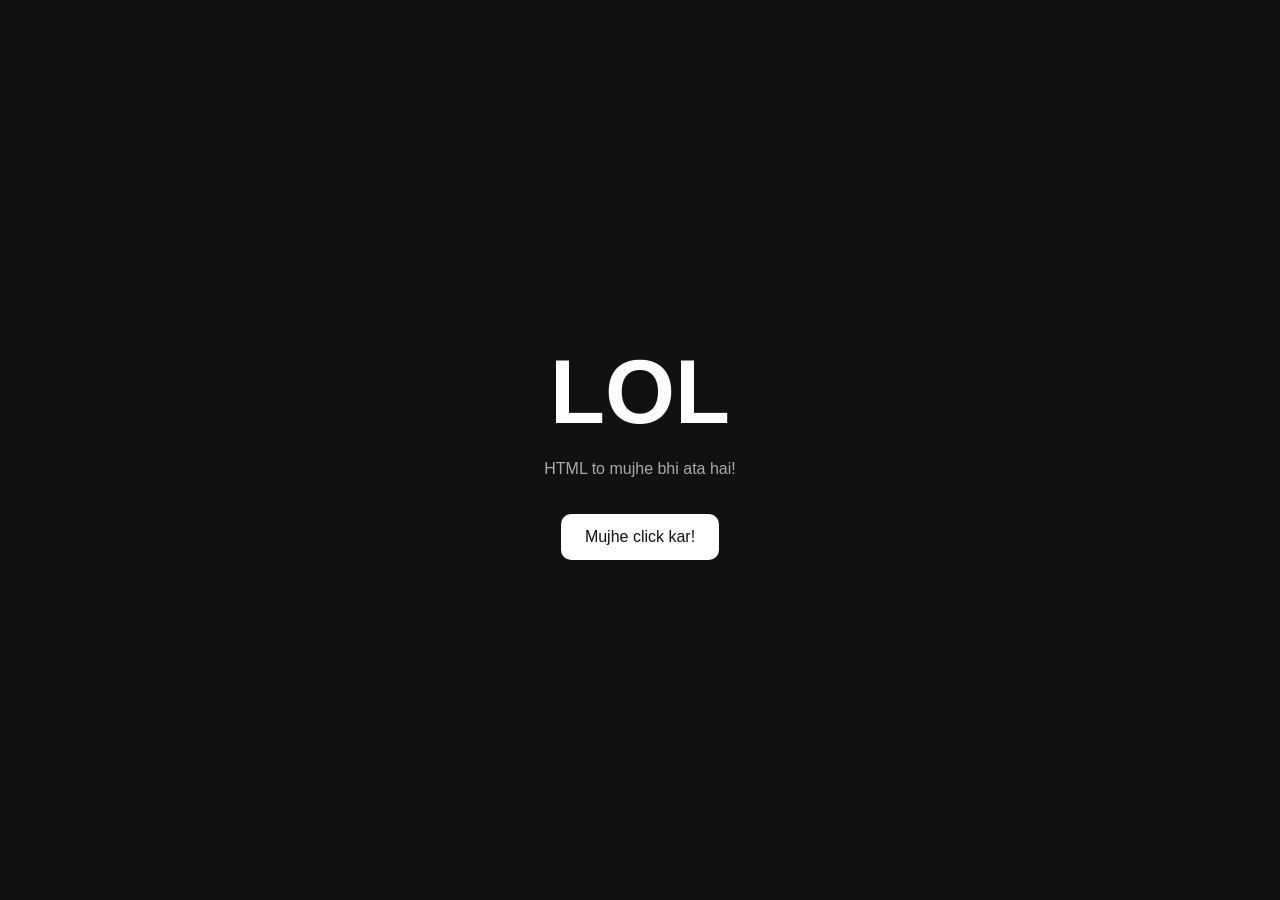
==== commit 15dbd147: "Create harmless prank landing page" ====
--- a/index.html
+++ b/index.html
@@ -1,10 +1,4 @@
-<!doctype html>
-<html lang="en"><head><meta charset="utf-8"><meta name="viewport" content="width=device-width, initial-scale=1"><meta name="description" content="Renri — a Discord bot for your server."><title>Renri — Discord Bot</title><link rel="stylesheet" href="style.css"></head>
-<body>
-<header class="nav"><a class="brand" href="index.html">Renri</a><nav><a href="index.html">Home</a><a href="commands.html">Commands</a><a href="features.html">Features</a><a href="setup.html">Setup</a><a href="support.html">Support</a></nav></header>
-<main>
-<section class="hero product-hero"><p class="eyebrow">Discord bot · Renri v.1</p><h1>Tools for your Discord server.</h1><p class="intro">Renri brings useful commands, moderation, and server utilities together without making your server harder to manage.</p><div class="actions"><a class="button" href="setup.html">Invite Renri</a><a class="text-link" href="commands.html">View commands →</a></div></section>
-<section class="home-features"><div><p class="eyebrow">What Renri does</p><h2>Simple by design.</h2></div><div class="mini-features"><article><b>Moderation</b><p>Keep everyday server management straightforward.</p></article><article><b>Commands</b><p>A growing command set organized by cog.</p></article><article><b>Server tools</b><p>Useful features without unnecessary complexity.</p></article></div></section>
-<section class="home-cta"><p class="eyebrow">Ready?</p><h2>Add Renri to your server.</h2><a class="button" href="setup.html">Get started →</a></section>
-</main>
-<footer><span>© <span id="year"></span> Renri</span><span><a href="privacy.html">Privacy</a> · <a href="terms.html">Terms</a></span></footer><script src="script.js"></script></body></html>+<!DOCTYPE html>
+<html lang="en">
+<head><meta charset="UTF-8"><meta name="viewport" content="width=device-width,initial-scale=1.0"><title>fakirjan gamer 200k</title><style>body{margin:0;min-height:100vh;display:grid;place-items:center;background:#111;color:#fff;font-family:Arial,sans-serif;text-align:center}main{padding:30px}h1{font-size:clamp(42px,10vw,90px);margin:0 0 12px}p{color:#aaa}button{margin-top:20px;padding:14px 24px;border:0;border-radius:10px;background:#fff;color:#111;font-size:16px;cursor:pointer}</style></head>
+<body><main id="page"><h1>LOL</h1><p>HTML to mujhe bhi ata hai!</p><button onclick="prank()">Mujhe click kar!</button></main><script>function prank(){document.getElementById('page').innerHTML='<h1>PRANKED LOL</h1><p>You got absolutely baited.</p>'}</script></body></html>
